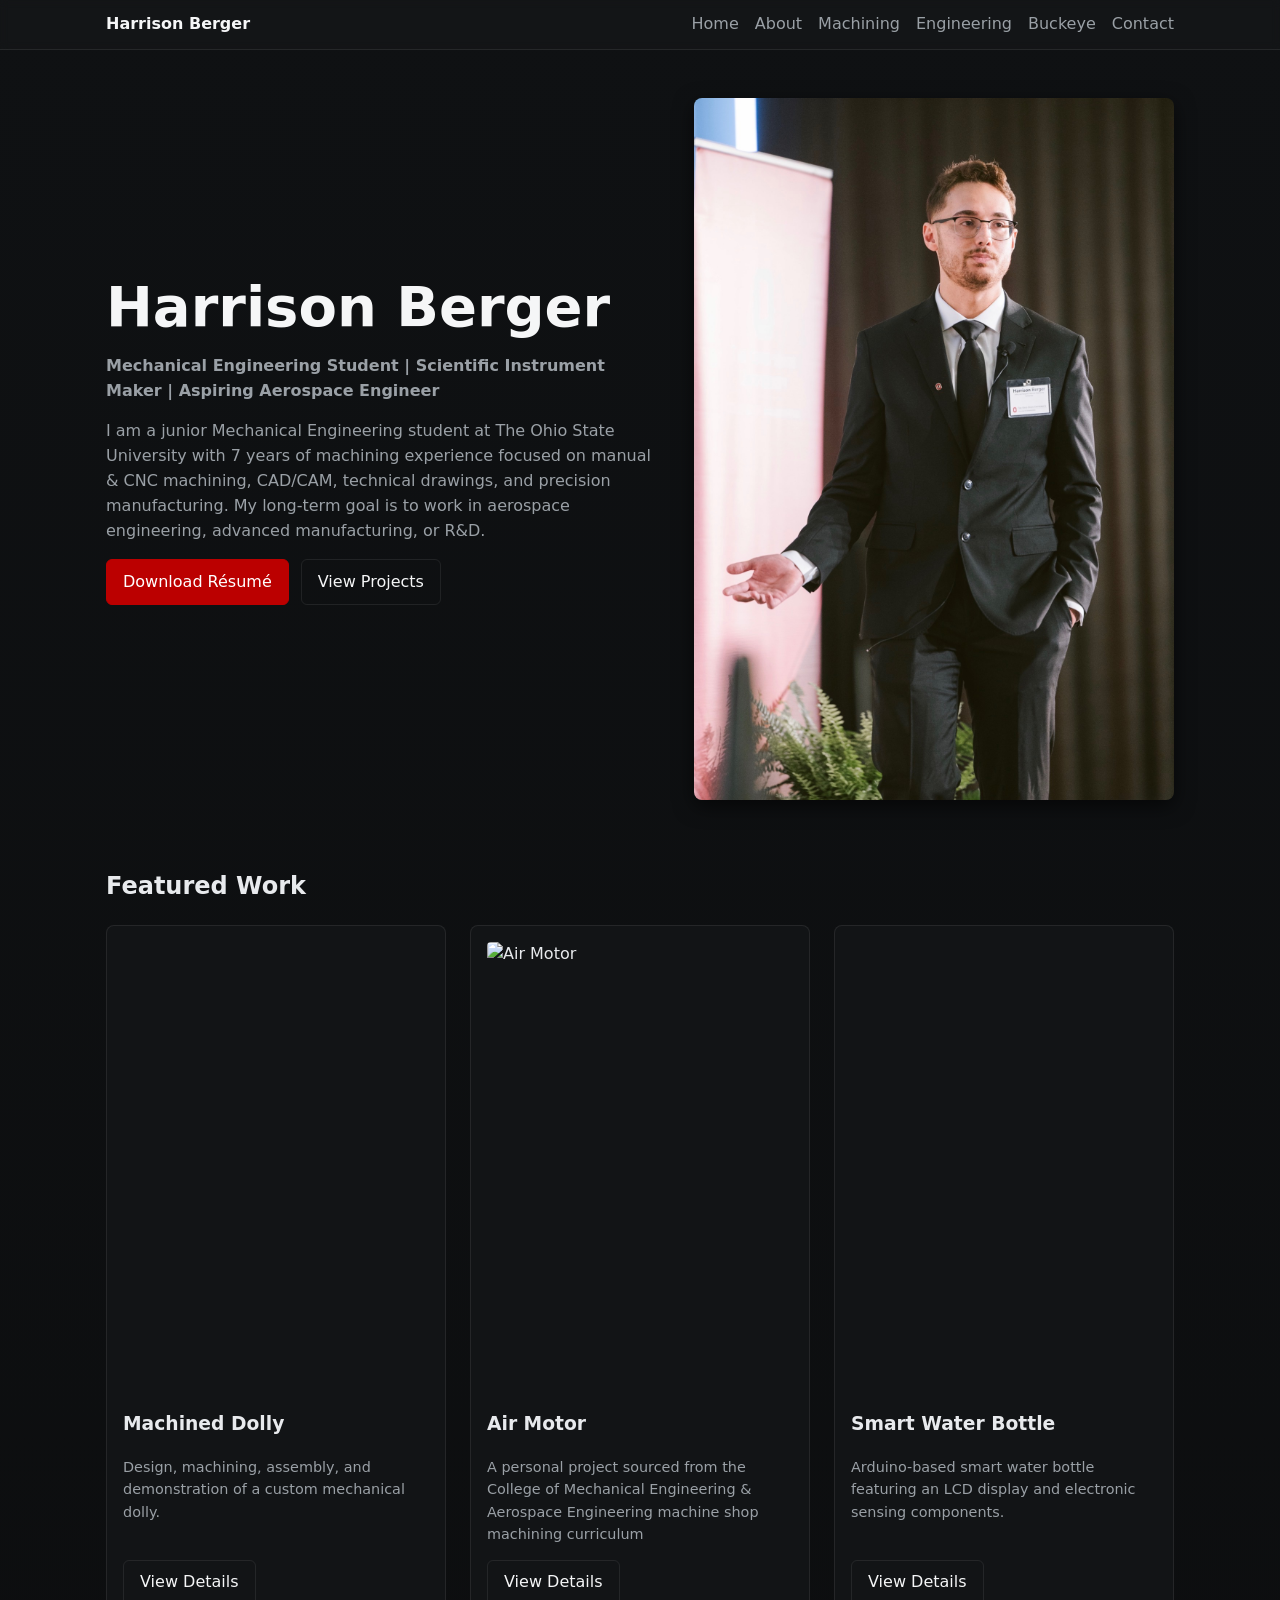
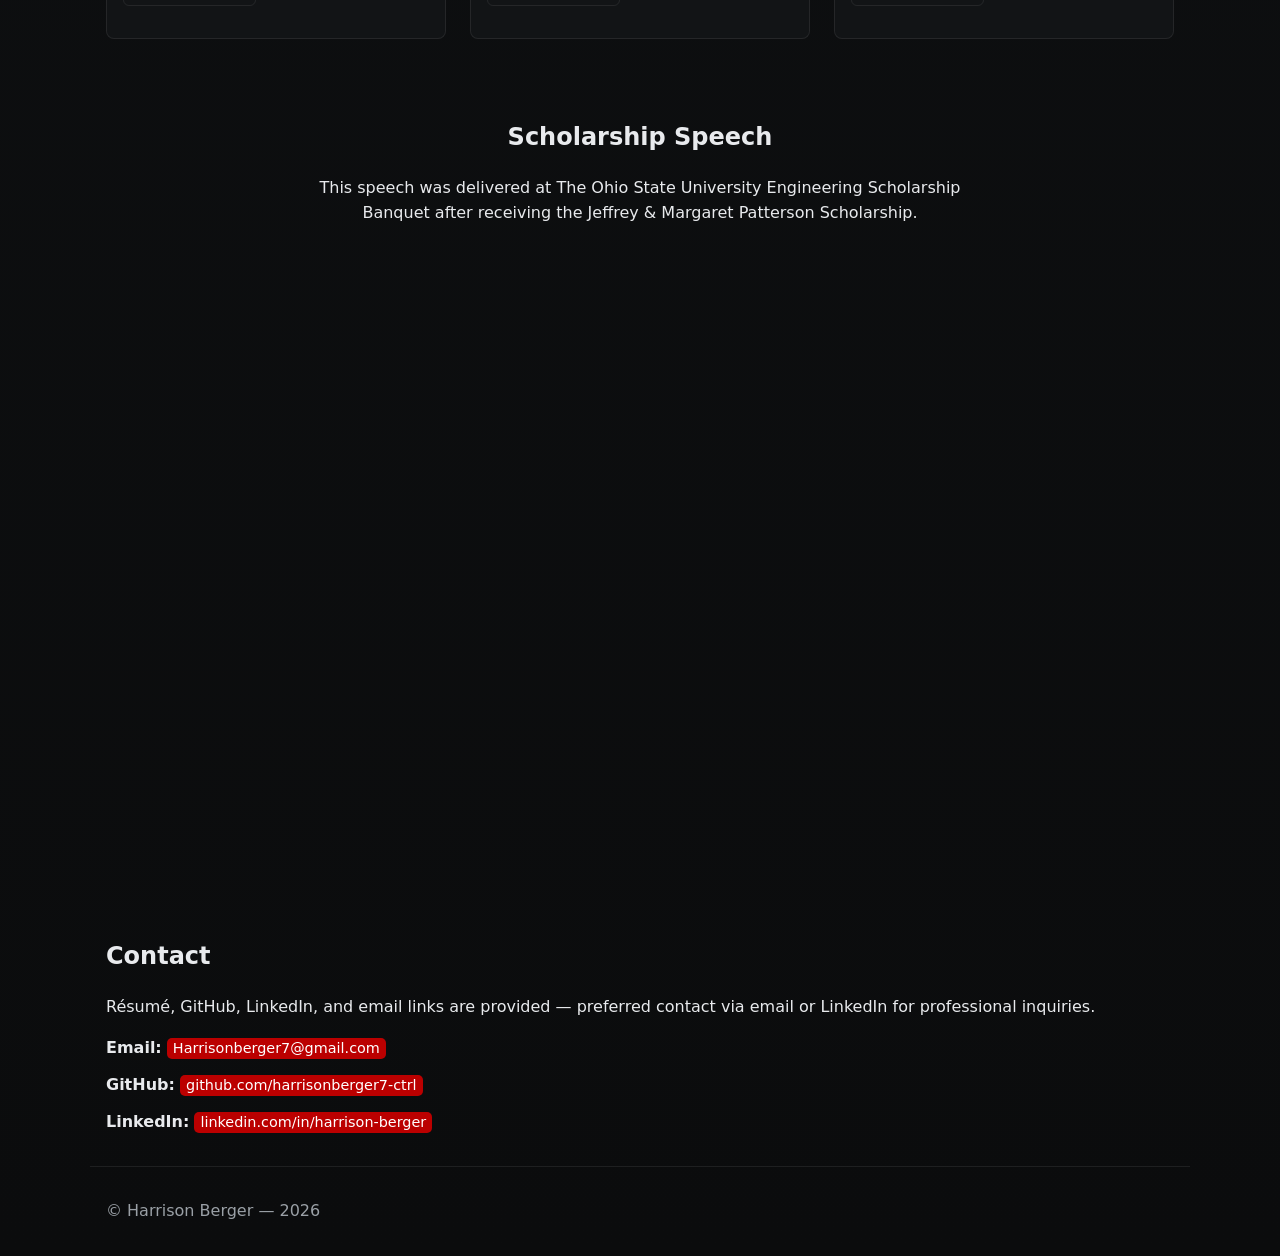
==== index.html @ 244d51de "Start-Up" ====
<!doctype html>
<!-- Home page: introduction, featured projects, scholarship speech, and contact information. -->
<html lang="en">
<head>
  <meta charset="utf-8">
  <meta name="viewport" content="width=device-width, initial-scale=1">
  <title>Harrison Berger — Mechanical Engineering Portfolio</title>
  <link rel="stylesheet" href="/assets/css/style.css">
</head>
<body>
  <a class="skip-link" href="#main">Skip to content</a>
  <header class="site-header">
    <div class="container">
      <div class="brand">
        <a href="/">Harrison Berger</a>
      </div>
      <nav id="site-nav" aria-label="Main navigation">
        <ul>
          <li><a href="/">Home</a></li>
          <li><a href="/about.html">About</a></li>
          <li><a href="/projects/machining.html">Machining</a></li>
          <li><a href="/projects/engineering.html">Engineering</a></li>
          <li><a href="/projects/buckeye/index.html">Buckeye</a></li>
          <li><a href="#contact">Contact</a></li>
        </ul>
      </nav>
      <button id="nav-toggle" aria-expanded="false" aria-controls="site-nav">Menu</button>
    </div>
  </header>

  <main id="main">
    <section class="hero" aria-label="Intro">
      <div class="hero-grid container">
        <div class="hero-text">
          <h1>Harrison Berger</h1>
          <p class="title">Mechanical Engineering Student | Scientific Instrument Maker | Aspiring Aerospace Engineer</p>
          <p class="lead">I am a junior Mechanical Engineering student at The Ohio State University with 7 years of machining experience focused on manual & CNC machining, CAD/CAM, technical drawings, and precision manufacturing. My long-term goal is to work in aerospace engineering, advanced manufacturing, or R&amp;D.</p>
          <p class="hero-ctas">
            <a class="btn primary" href="assets/images/Resume_Harrison_Berger.pdf" download>Download Résumé</a>
            <a class="btn" href="/projects/machining.html">View Projects</a>
          </p>
        </div>
        <div class="hero-image" role="img" aria-label="Technical hero image">
          <img src="assets/images/Outlook_Profile_Picture.jpeg" alt="Portrait of Harrison Berger" />
        </div>
      </div>
    </section>

        <section class="highlights container">
      <h2>Featured Work</h2>
      <div id="featured-cards" class="cards-grid" aria-live="polite">
        <!-- main.js inserts the three featured project cards here. -->
      </div>
    </section>

    <section class="speech-section container">
    <h2>Scholarship Speech</h2>

    <p class="speech-description">
        This speech was delivered at The Ohio State University Engineering Scholarship
        Banquet after receiving the Jeffrey & Margaret Patterson Scholarship.
    </p>

    <div class="video-container">
        <iframe
            src="https://www.youtube.com/embed/fo5vYGEhoZc"
            title="Scholarship Speech"
            allowfullscreen>
        </iframe>
    </div>




</section>

    
    <section id="contact" class="contact container">
      <h2>Contact</h2>
      <p>Résumé, GitHub, LinkedIn, and email links are provided — preferred contact via email or LinkedIn for professional inquiries.</p>
      <ul class="contact-list">
        <li><strong>Email:</strong> <a href="mailto:Harrisonberger7@gmail.com">Harrisonberger7@gmail.com</a> </li>
        <li><strong>GitHub:</strong> <a href="https://github.com/harrisonberger7-ctrl" target="_blank" rel="noopener">github.com/harrisonberger7-ctrl</a></li>
        <li><strong>LinkedIn:</strong> <a href="https://www.linkedin.com/in/harrison-berger-666993226"
   target="_blank"
   rel="noopener">
   linkedin.com/in/harrison-berger
</a> </li>
      </ul>
      </section>
 

   </main>
  
<footer class="site-footer container">
  <p>&copy; Harrison Berger — <span id="year"></span></p>
</footer>

<div id="project-modal" class="modal" role="dialog" aria-modal="true" aria-hidden="true">
  <div class="modal-content">
    <button class="modal-close" aria-label="Close">Close</button>
    <div id="modal-body"></div>
  </div>
</div>

<script src="/assets/js/main.js"></script>
</body>
</html>
---- assets/css/style.css ----
/*
  GLOBAL PORTFOLIO STYLES
  ---------------------------------------------------------------------------
  This file contains styles shared by every page. Project-specific rules live
  in dolly.css and smart-water-bottle.css so future projects can add their own
  stylesheet without making this file increasingly difficult to maintain.
*/

/* Design tokens centralize the values used throughout the site. */
:root {
  --color-background: #0f1113;
  --color-background-deep: #0b0c0d;
  --color-surface: #121416;
  --color-surface-raised: #202328;
  --color-panel: #f5f6f7;
  --color-text: #e8eaed;
  --color-muted: #9aa0a6;
  --color-accent: #bb0000;
  --color-accent-hover: #d31717;
  --color-border: rgba(255, 255, 255, 0.08);
  --color-overlay: rgba(2, 2, 2, 0.72);

  --font-body: Inter, system-ui, -apple-system, "Segoe UI", Roboto, Arial, sans-serif;
  --content-width: 1100px;

  --space-1: 0.25rem;
  --space-2: 0.5rem;
  --space-3: 0.75rem;
  --space-4: 1rem;
  --space-5: 1.5rem;
  --space-6: 2rem;
  --space-7: 3rem;

  --radius-small: 4px;
  --radius-medium: 8px;
  --radius-large: 12px;
  --shadow-image: 0 6px 20px rgba(0, 0, 0, 0.6);

  /* Backward-compatible aliases used by the two existing project stylesheets. */
  --bg: var(--color-background);
  --panel: var(--color-panel);
  --text: var(--color-text);
  --muted: var(--color-muted);
  --accent: var(--color-accent);
  --card-bg: var(--color-surface);
  --container-width: var(--content-width);
}

/* Include borders and padding inside declared element dimensions. */
*,
*::before,
*::after {
  box-sizing: border-box;
}

/* Enable smooth in-page navigation while respecting reduced-motion settings. */
html {
  min-height: 100%;
  scroll-behavior: smooth;
}

/* Establish the site-wide typography, colors, and background. */
body {
  min-height: 100%;
  margin: 0;
  font-family: var(--font-body);
  line-height: 1.55;
  color: var(--color-text);
  background: linear-gradient(180deg, var(--color-background), var(--color-background-deep));
}

/* Keep media responsive by default. */
img,
video,
iframe,
model-viewer {
  max-width: 100%;
}

/* Make keyboard focus visible throughout the site. */
:focus-visible {
  outline: 3px solid var(--color-accent);
  outline-offset: 3px;
}

/* Constrain page content while preserving comfortable side padding. */
.container {
  width: min(100%, var(--content-width));
  margin-inline: auto;
  padding-inline: var(--space-4);
}

/* Hide the skip link until a keyboard user focuses it. */
.skip-link {
  position: fixed;
  z-index: 1000;
  top: var(--space-4);
  left: var(--space-4);
  transform: translateY(-200%);
  padding: var(--space-2) var(--space-4);
  border-radius: var(--radius-small);
  color: #000;
  background: var(--color-panel);
  text-decoration: none;
}

/* Reveal the skip link when it receives keyboard focus. */
.skip-link:focus {
  transform: translateY(0);
}

/* Create the translucent site-wide navigation bar. */
.site-header {
  position: relative;
  z-index: 100;
  border-bottom: 1px solid var(--color-border);
  background: rgba(255, 255, 255, 0.02);
  backdrop-filter: blur(4px);
}

/* Place the brand, navigation, and mobile button on one row. */
.site-header .container {
  display: flex;
  align-items: center;
  justify-content: space-between;
  gap: var(--space-4);
  padding-block: var(--space-3);
}

/* Style the portfolio owner's name as the header brand. */
.brand a {
  color: var(--color-panel);
  font-weight: 700;
  text-decoration: none;
}

/* Remove browser list styling from navigation links. */
nav ul {
  display: flex;
  gap: var(--space-4);
  margin: 0;
  padding: 0;
  list-style: none;
}

/* Use a quieter color for inactive navigation links. */
nav a {
  color: var(--color-muted);
  text-decoration: none;
}

/* Brighten navigation links during pointer or keyboard interaction. */
nav a:hover,
nav a:focus-visible {
  color: var(--color-panel);
}

/* Hide the mobile navigation control on wide screens. */
#nav-toggle {
  display: none;
  padding: var(--space-2) var(--space-3);
  border: 1px solid var(--color-border);
  border-radius: var(--radius-small);
  color: var(--color-panel);
  background: transparent;
  font: inherit;
  cursor: pointer;
}

/* Add vertical breathing room around the home-page introduction. */
.hero {
  padding-block: var(--space-7);
}

/* Split hero copy and portrait into two columns on wide screens. */
.hero-grid {
  display: grid;
  grid-template-columns: minmax(0, 1fr) minmax(280px, 480px);
  gap: var(--space-6);
  align-items: center;
}

/* Emphasize the primary home-page heading. */
.hero-text h1 {
  margin: 0 0 var(--space-2);
  color: var(--color-panel);
  font-size: clamp(2rem, 5vw, 3.5rem);
  line-height: 1.1;
}

/* Style the compact professional-title line. */
.title {
  color: var(--color-muted);
  font-weight: 600;
}

/* Separate the longer introduction from the title. */
.lead {
  margin-top: var(--space-4);
  color: var(--color-muted);
}

/* Keep hero action buttons aligned and allow wrapping on narrow screens. */
.hero-ctas {
  display: flex;
  flex-wrap: wrap;
  gap: var(--space-3);
}

/* Provide one reusable button treatment for links and native buttons. */
.btn {
  display: inline-flex;
  align-items: center;
  justify-content: center;
  min-height: 42px;
  padding: 0.6rem 1rem;
  border: 1px solid var(--color-border);
  border-radius: 6px;
  color: var(--color-panel);
  background: transparent;
  font: inherit;
  text-decoration: none;
  cursor: pointer;
}

/* Use the brand accent for the highest-priority action. */
.btn.primary {
  border-color: var(--color-accent);
  color: #fff;
  background: var(--color-accent);
}

/* Give all buttons clear interaction feedback. */
.btn:hover,
.btn:focus-visible,
.btn.primary:hover,
.btn.primary:focus-visible {
  border-color: var(--color-accent-hover);
  background: var(--color-accent-hover);
}

/* Preserve the portrait's aspect ratio and give it visual depth. */
.hero-image img {
  display: block;
  width: 100%;
  height: auto;
  border-radius: var(--radius-medium);
  box-shadow: var(--shadow-image);
}

/* Create a reusable responsive card grid. */
.cards-grid {
  display: grid;
  grid-template-columns: repeat(auto-fit, minmax(240px, 1fr));
  gap: var(--space-5);
  margin-top: var(--space-4);
}

/* Create the shared dark card surface. */
.card,
.dolly-card,
.smart-water-bottle-card {
  padding: var(--space-4);
  border: 1px solid var(--color-border);
  border-radius: var(--radius-medium);
  background: var(--color-surface);
}

/* Give ordinary card images predictable dimensions. */
.card > img {
  width: 100%;
  height: 160px;
  object-fit: cover;
  border-radius: var(--radius-small);
}

/* Keep card headings close to their supporting media. */
.card h3 {
  margin: var(--space-2) 0 var(--space-1);
}

/* Stack engineering index entries vertically for large visual previews. */
.projects-index .cards-grid,
main > .cards-grid {
  grid-template-columns: 1fr;
  gap: var(--space-6);
}

/* Display the two dolly preview images beside one another. */
.dolly-images {
  display: grid;
  grid-template-columns: repeat(2, minmax(0, 1fr));
  gap: var(--space-3);
}

/* Crop the dolly previews consistently without distorting them. */
.dolly-images img {
  width: 100%;
  height: min(65vw, 700px);
  object-fit: cover;
  border-radius: var(--radius-small);
}

/* Give the Smart Water Bottle index preview a useful fixed presentation. */
.smart-water-bottle-image {
  display: block;
  width: 100%;
  height: min(55vw, 480px);
  object-fit: cover;
  border-radius: var(--radius-small);
}

/* Lay out About-page biography content and portrait. */
.about-grid {
  display: grid;
  grid-template-columns: minmax(0, 1fr) 220px;
  gap: var(--space-5);
  align-items: start;
}

/* Keep the About-page portrait responsive. */
.headshot img {
  display: block;
  width: 100%;
  height: auto;
  border-radius: var(--radius-medium);
}

/* Arrange skill cards into as many columns as space allows. */
.skills-grid {
  display: grid;
  grid-template-columns: repeat(auto-fit, minmax(200px, 1fr));
  gap: var(--space-4);
}

/* Contrast skill cards against the dark page background. */
.skill-card {
  padding: var(--space-4);
  border-radius: 6px;
  color: #000;
  background: var(--color-panel);
}

/* Tone down supporting text without reducing readability. */
.intro,
.small {
  color: var(--color-muted);
}

/* Slightly reduce text reserved for metadata or short summaries. */
.small {
  font-size: 0.9rem;
}

/* Give the scholarship section a clear visual break. */
.speech-section {
  width: min(95%, var(--content-width));
  margin-block: 5rem;
  text-align: center;
}

/* Limit the speech description to a comfortable reading width. */
.speech-description {
  max-width: 700px;
  margin: 0 auto var(--space-6);
}

/* Keep the embedded scholarship video centered and responsive. */
.video-container {
  width: 100%;
  margin-inline: auto;
}

/* Maintain the embedded video's standard widescreen ratio. */
.video-container iframe {
  display: block;
  width: 100%;
  aspect-ratio: 16 / 9;
  border: 0;
  border-radius: var(--radius-large);
}

/* Remove bullets from the compact contact link list. */
.contact-list {
  padding: 0;
  list-style: none;
}

/* Add separation between contact rows. */
.contact-list li + li {
  margin-top: var(--space-3);
}

/* Turn contact links into compact accent-colored pills. */
#contact a {
  display: inline-flex;
  align-items: center;
  width: fit-content;
  padding: 2px 6px;
  border-radius: 5px;
  color: #fff;
  background: var(--color-accent);
  font-size: 0.9rem;
  font-weight: 500;
  line-height: 1.2;
  text-decoration: none;
}

/* Cover the viewport behind a project-details dialog. */
.modal {
  position: fixed;
  z-index: 500;
  inset: 0;
  display: none;
  align-items: center;
  justify-content: center;
  padding: var(--space-6);
  background: var(--color-overlay);
}

/* JavaScript changes aria-hidden instead of adding presentation-only classes. */
.modal[aria-hidden="false"] {
  display: flex;
}

/* Contain modal content and allow long details to scroll. */
.modal-content {
  width: min(980px, 95%);
  max-height: 90vh;
  overflow: auto;
  padding: var(--space-4);
  border-radius: var(--radius-medium);
  color: #000;
  background: var(--color-panel);
}

/* Place the modal close action in the upper-right corner. */
.modal-close {
  float: right;
  border: 0;
  background: transparent;
  font: inherit;
  font-weight: 700;
  cursor: pointer;
}

/* Style the site footer consistently on every page. */
.site-footer {
  margin-top: var(--space-6);
  padding-block: var(--space-4);
  border-top: 1px solid var(--color-border);
  color: var(--color-muted);
}

/* FEATURED PROJECTS ------------------------------------------------------- */

/* Keep the three featured projects in equal columns on desktop. */
#featured-cards {
  grid-template-columns: repeat(3, minmax(0, 1fr));
  align-items: stretch;
}

/* Allow each featured card's action to align at the bottom. */
#featured-cards .card {
  display: flex;
  flex-direction: column;
}

/* Reserve a consistent portrait-oriented media area. */
#featured-cards .featured-media {
  width: 100%;
  aspect-ratio: 2 / 3;
  overflow: hidden;
  border-radius: var(--radius-small);
}

/* Make either an image or a video fill the reserved media area. */
#featured-cards .featured-media img,
#featured-cards .featured-media iframe {
  display: block;
  width: 100%;
  height: 100%;
  border: 0;
  object-fit: cover;
}

/* Push the card action to the bottom when summaries differ in length. */
#featured-cards .card > p:last-child {
  margin-top: auto;
}

/* MACHINING PROJECTS ----------------------------------------------------- */

/* Replace the generic card grid with a chronological single-column layout. */
#machining-grid {
  display: block;
}

/* Separate each large machining project presentation. */
#machining-grid .machining-projects-layout {
  display: grid;
  gap: 36px;
}

/* Give feature cards more room than ordinary summary cards. */
#machining-grid .machining-feature-card {
  width: 100%;
  padding: 24px;
}

/* Keep machining introductions at a readable line length. */
#machining-grid .machining-project-heading {
  max-width: 850px;
  margin-bottom: 20px;
}

/* Tighten the heading's internal spacing. */
#machining-grid .machining-project-heading h2 {
  margin: 0 0 8px;
}

/* Remove redundant top spacing from its description. */
#machining-grid .machining-project-heading p {
  margin-top: 0;
}

/* Place the Air Motor model beside its operating animation. */
#machining-grid .air-motor-media {
  display: grid;
  grid-template-columns: repeat(2, minmax(0, 1fr));
  gap: 20px;
  align-items: stretch;
}

/* Give paired machining media matching dimensions. */
#machining-grid .air-motor-model,
#machining-grid .air-motor-media img,
#machining-grid .machining-project-model {
  display: block;
  width: 100%;
  max-width: none;
  height: 500px;
  margin: 0;
  border-radius: var(--radius-medium);
  background: #e6dddd;
}

/* Show the complete operating animation inside its frame. */
#machining-grid .air-motor-media img {
  object-fit: contain;
}

/* Place Titan and Shop Sign models beside their slideshows. */
#machining-grid .machining-model-slideshow-row {
  display: grid;
  grid-template-columns: repeat(2, minmax(0, 1fr));
  gap: 20px;
  align-items: start;
}

/* Prevent slideshow content from overflowing a grid column. */
#machining-grid .machining-model-slideshow-row .project-slideshow {
  min-width: 0;
  margin-top: 0;
}

/* Separate slideshow groups from the media above them. */
#machining-grid .project-slideshow {
  width: 100%;
  margin-top: 28px;
}

/* Tighten slideshow heading spacing. */
#machining-grid .project-slideshow h3 {
  margin-bottom: 6px;
}

/* Visually de-emphasize the chronology explanation. */
#machining-grid .slideshow-description {
  margin-top: 0;
  color: var(--color-muted);
}

/* Create the clipped frame in which one slide is displayed. */
#machining-grid .slideshow-stage {
  position: relative;
  width: 100%;
  overflow: hidden;
  border-radius: var(--radius-medium);
  background: #16181c;
}

/* Keep the secondary Air Motor slideshow narrower than the feature card. */
#machining-grid .project-slideshow-small {
  max-width: 760px;
  margin-inline: auto;
}

/* Give the Air Motor progress slideshow a compact height. */
#machining-grid .project-slideshow-small .slideshow-stage {
  height: 340px;
}

/* Align larger project slideshows with adjacent 3D viewers. */
#machining-grid .project-slideshow-large .slideshow-stage {
  height: 500px;
}

/* Hide all slideshow frames until JavaScript marks one active. */
#machining-grid .slideshow-slide {
  display: none;
  width: 100%;
  height: 100%;
  margin: 0;
}

/* Display the current slide as a vertical media-and-caption stack. */
#machining-grid .slideshow-slide.active {
  display: flex;
  flex-direction: column;
}

/* Fill the available frame while preserving complete image/video content. */
#machining-grid .slideshow-slide img,
#machining-grid .slideshow-slide video {
  display: block;
  flex: 1;
  width: 100%;
  max-width: none;
  min-height: 0;
  margin: 0;
  object-fit: contain;
  background: #16181c;
}

/* Present each slide's chronological caption below its media. */
#machining-grid .slideshow-slide figcaption {
  flex: 0 0 auto;
  padding: 10px 14px;
  color: #fff;
  background: var(--color-surface-raised);
  font-size: 0.95rem;
  text-align: center;
}

/* Align previous, counter, and next controls in one row. */
#machining-grid .slideshow-controls {
  display: grid;
  grid-template-columns: minmax(120px, 1fr) auto minmax(120px, 1fr);
  gap: 14px;
  align-items: center;
  margin-top: 14px;
}

/* Make slideshow actions visually consistent with the dark cards. */
#machining-grid .slideshow-button {
  min-height: 42px;
  padding: 9px 14px;
  border: 1px solid rgba(255, 255, 255, 0.18);
  border-radius: 6px;
  color: #fff;
  background: var(--color-surface-raised);
  font: inherit;
  font-weight: 700;
  cursor: pointer;
}

/* Use the accent color when a slideshow action is interactive. */
#machining-grid .slideshow-button:hover,
#machining-grid .slideshow-button:focus-visible {
  background: var(--color-accent);
}

/* Anchor the previous control to the left edge. */
#machining-grid .slideshow-previous {
  justify-self: start;
}

/* Anchor the next control to the right edge. */
#machining-grid .slideshow-next {
  justify-self: end;
}

/* Reserve stable width for the changing slide count. */
#machining-grid .slideshow-counter {
  min-width: 60px;
  font-weight: 700;
  text-align: center;
}

/* Separate the project-details action from slideshow controls. */
#machining-grid .machining-details-button {
  margin: 24px 0 0;
}

/* Provide a contrasting secondary action used by project pages. */
.btn-secondary {
  display: inline-block;
  padding: 0.8rem 1.4rem;
  border: 2px solid #1f3a5f;
  border-radius: var(--radius-medium);
  color: #fff;
  background: #1f3a5f;
  font-weight: 600;
  text-decoration: none;
  transition: transform 0.25s ease, background-color 0.25s ease, border-color 0.25s ease;
}

/* Lift the secondary action slightly during pointer interaction. */
.btn-secondary:hover,
.btn-secondary:focus-visible {
  transform: translateY(-2px);
  border-color: #2b4f7c;
  background: #2b4f7c;
}

/* Return the action to its normal position when pressed. */
.btn-secondary:active {
  transform: translateY(0);
}

/* RESPONSIVE BEHAVIOR ---------------------------------------------------- */

/* Collapse wide layouts before they become cramped on tablets. */
@media (max-width: 900px) {
  .hero-grid,
  .about-grid {
    grid-template-columns: 1fr;
  }

  .headshot {
    max-width: 320px;
  }

  /* Convert the navigation list into a hidden mobile panel. */
  #site-nav {
    position: absolute;
    top: 100%;
    right: var(--space-4);
    left: var(--space-4);
    display: none;
    padding: var(--space-4);
    border: 1px solid var(--color-border);
    border-radius: var(--radius-medium);
    background: var(--color-surface);
  }

  /* JavaScript controls this class and keeps presentation out of inline styles. */
  #site-nav.is-open {
    display: block;
  }

  #site-nav ul {
    flex-direction: column;
  }

  #nav-toggle {
    display: inline-block;
  }
}

/* Stack three featured cards and paired machining media on smaller screens. */
@media (max-width: 800px) {
  #featured-cards,
  #machining-grid .air-motor-media,
  #machining-grid .machining-model-slideshow-row {
    grid-template-columns: 1fr;
  }
}

/* Adapt slideshow controls and media heights for phones and small tablets. */
@media (max-width: 750px) {
  #machining-grid .machining-feature-card {
    padding: var(--space-4);
  }

  #machining-grid .air-motor-model,
  #machining-grid .air-motor-media img,
  #machining-grid .machining-project-model,
  #machining-grid .project-slideshow-large .slideshow-stage {
    height: 400px;
  }

  #machining-grid .project-slideshow-small .slideshow-stage {
    height: 300px;
  }

  #machining-grid .slideshow-controls {
    grid-template-columns: 1fr 1fr;
  }

  #machining-grid .slideshow-counter {
    grid-column: 1 / -1;
    grid-row: 1;
  }

  #machining-grid .slideshow-previous {
    grid-column: 1;
    grid-row: 2;
  }

  #machining-grid .slideshow-next {
    grid-column: 2;
    grid-row: 2;
  }
}

/* Stack paired engineering previews and reduce media heights on phones. */
@media (max-width: 600px) {
  .dolly-images {
    grid-template-columns: 1fr;
  }

  .dolly-images img,
  .smart-water-bottle-image {
    height: 360px;
  }
}

/* Reduce machining frames and make controls full-width on very small screens. */
@media (max-width: 480px) {
  #machining-grid .air-motor-model,
  #machining-grid .air-motor-media img,
  #machining-grid .machining-project-model,
  #machining-grid .project-slideshow-large .slideshow-stage {
    height: 320px;
  }

  #machining-grid .project-slideshow-small .slideshow-stage {
    height: 260px;
  }

  #machining-grid .slideshow-button {
    width: 100%;
    font-size: 0.88rem;
  }
}

/* Disable animated scrolling and transforms when the user requests less motion. */
@media (prefers-reduced-motion: reduce) {
  html {
    scroll-behavior: auto;
  }

  *,
  *::before,
  *::after {
    scroll-behavior: auto !important;
    transition-duration: 0.01ms !important;
  }
}
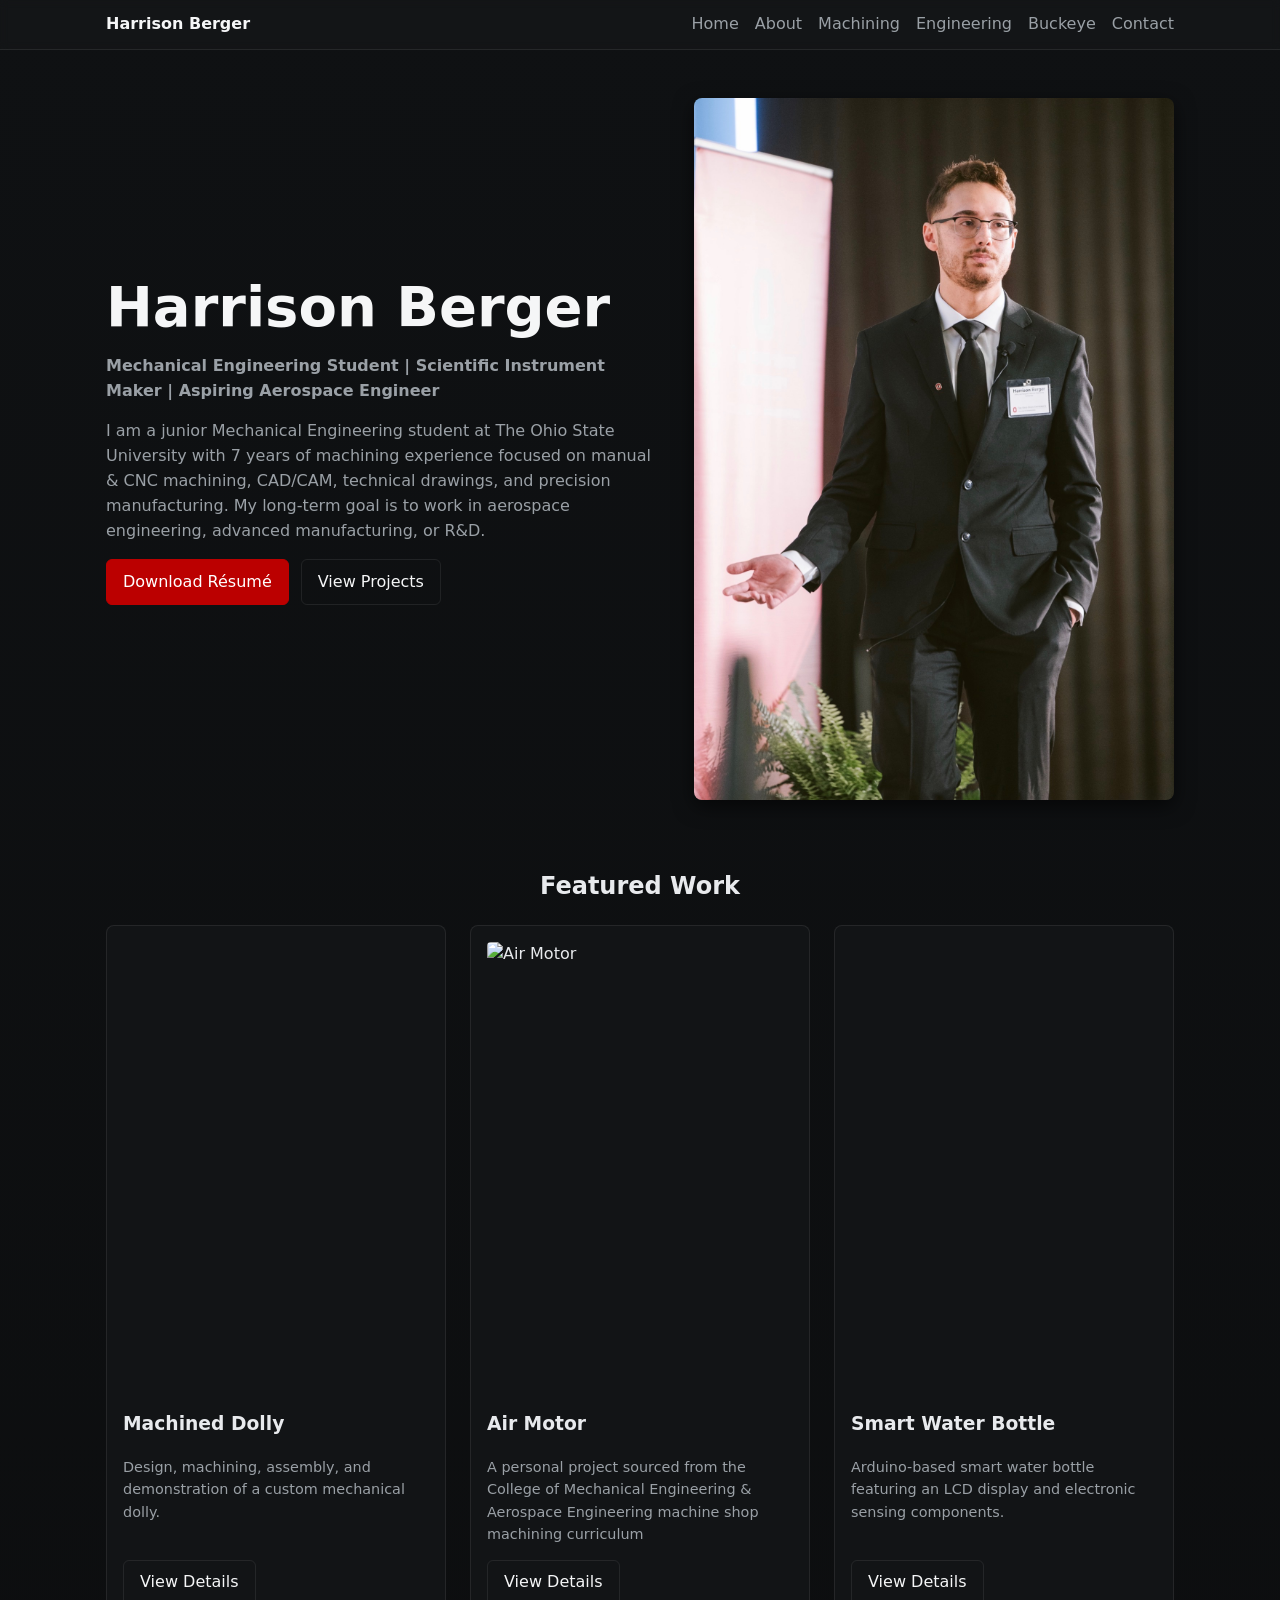
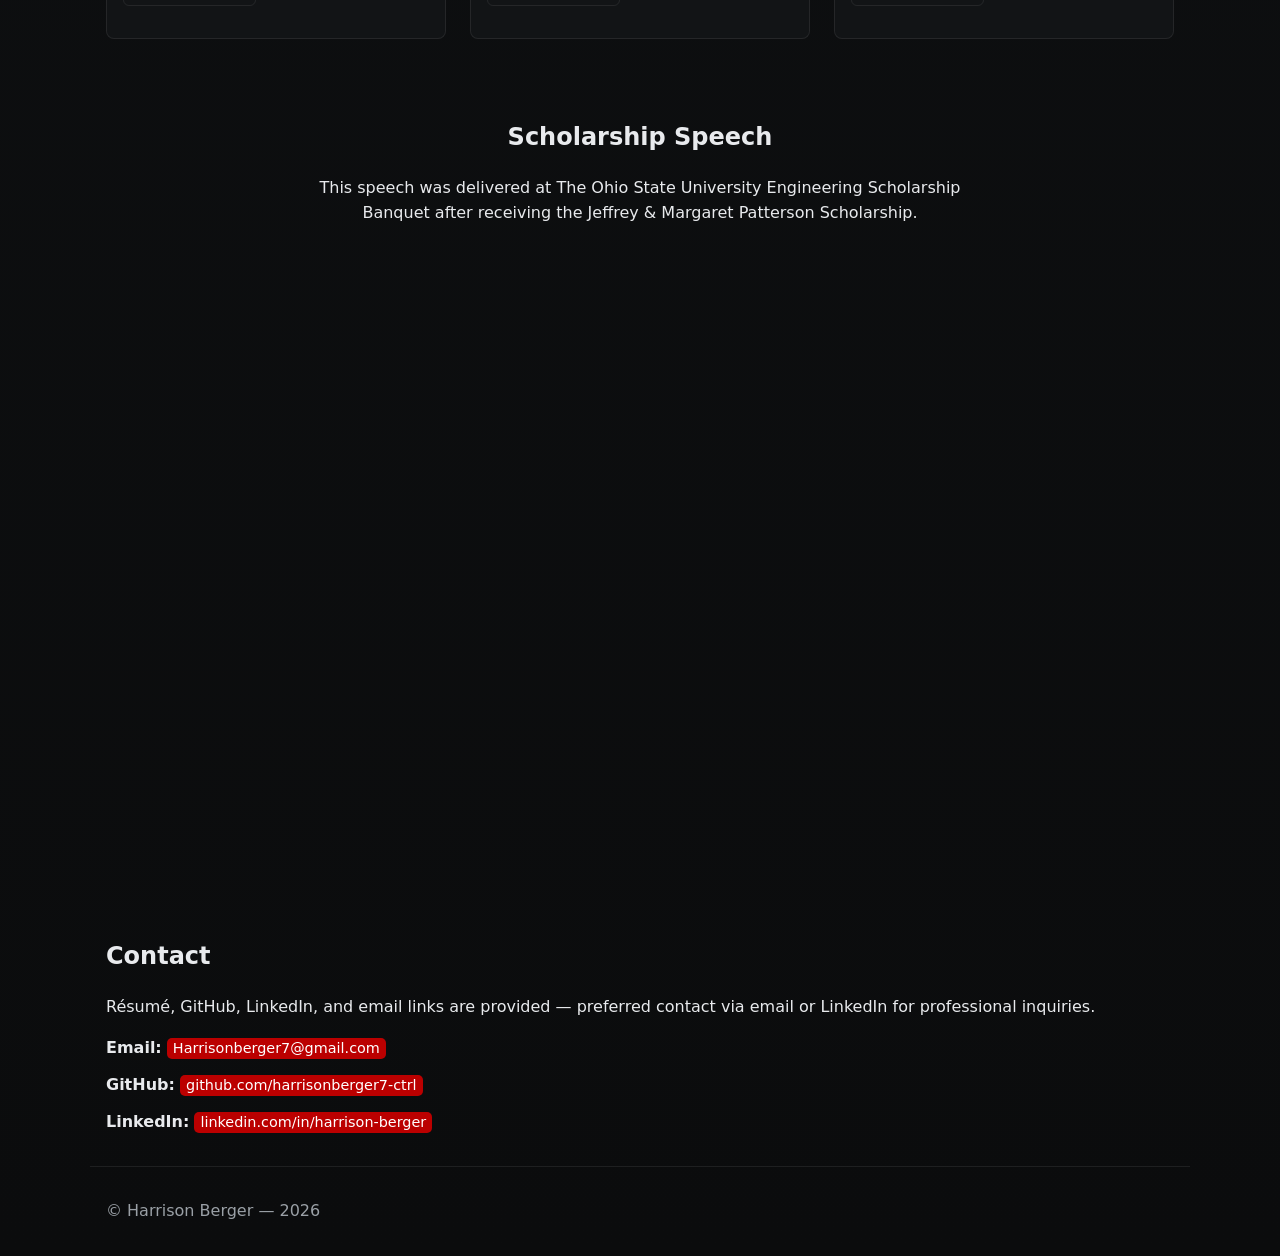
==== commit 184946f2: "~" ====
--- a/index.html
+++ b/index.html
@@ -5,22 +5,22 @@
   <meta charset="utf-8">
   <meta name="viewport" content="width=device-width, initial-scale=1">
   <title>Harrison Berger — Mechanical Engineering Portfolio</title>
-  <link rel="stylesheet" href="/assets/css/style.css">
+  <link rel="stylesheet" href="assets/css/style.css">
 </head>
 <body>
   <a class="skip-link" href="#main">Skip to content</a>
   <header class="site-header">
     <div class="container">
       <div class="brand">
-        <a href="/">Harrison Berger</a>
+        <a href="index.html">Harrison Berger</a>
       </div>
       <nav id="site-nav" aria-label="Main navigation">
         <ul>
-          <li><a href="/">Home</a></li>
-          <li><a href="/about.html">About</a></li>
-          <li><a href="/projects/machining.html">Machining</a></li>
-          <li><a href="/projects/engineering.html">Engineering</a></li>
-          <li><a href="/projects/buckeye/index.html">Buckeye</a></li>
+          <li><a href="index.html">Home</a></li>
+          <li><a href="about.html">About</a></li>
+          <li><a href="projects/machining.html">Machining</a></li>
+          <li><a href="projects/engineering.html">Engineering</a></li>
+          <li><a href="projects/buckeye/index.html">Buckeye</a></li>
           <li><a href="#contact">Contact</a></li>
         </ul>
       </nav>
--- a/assets/css/style.css
+++ b/assets/css/style.css
@@ -849,3 +849,7 @@
     transition-duration: 0.01ms !important;
   }
 }
+.highlights > h2,
+.speech-section > h2 {
+  text-align: center;
+}
